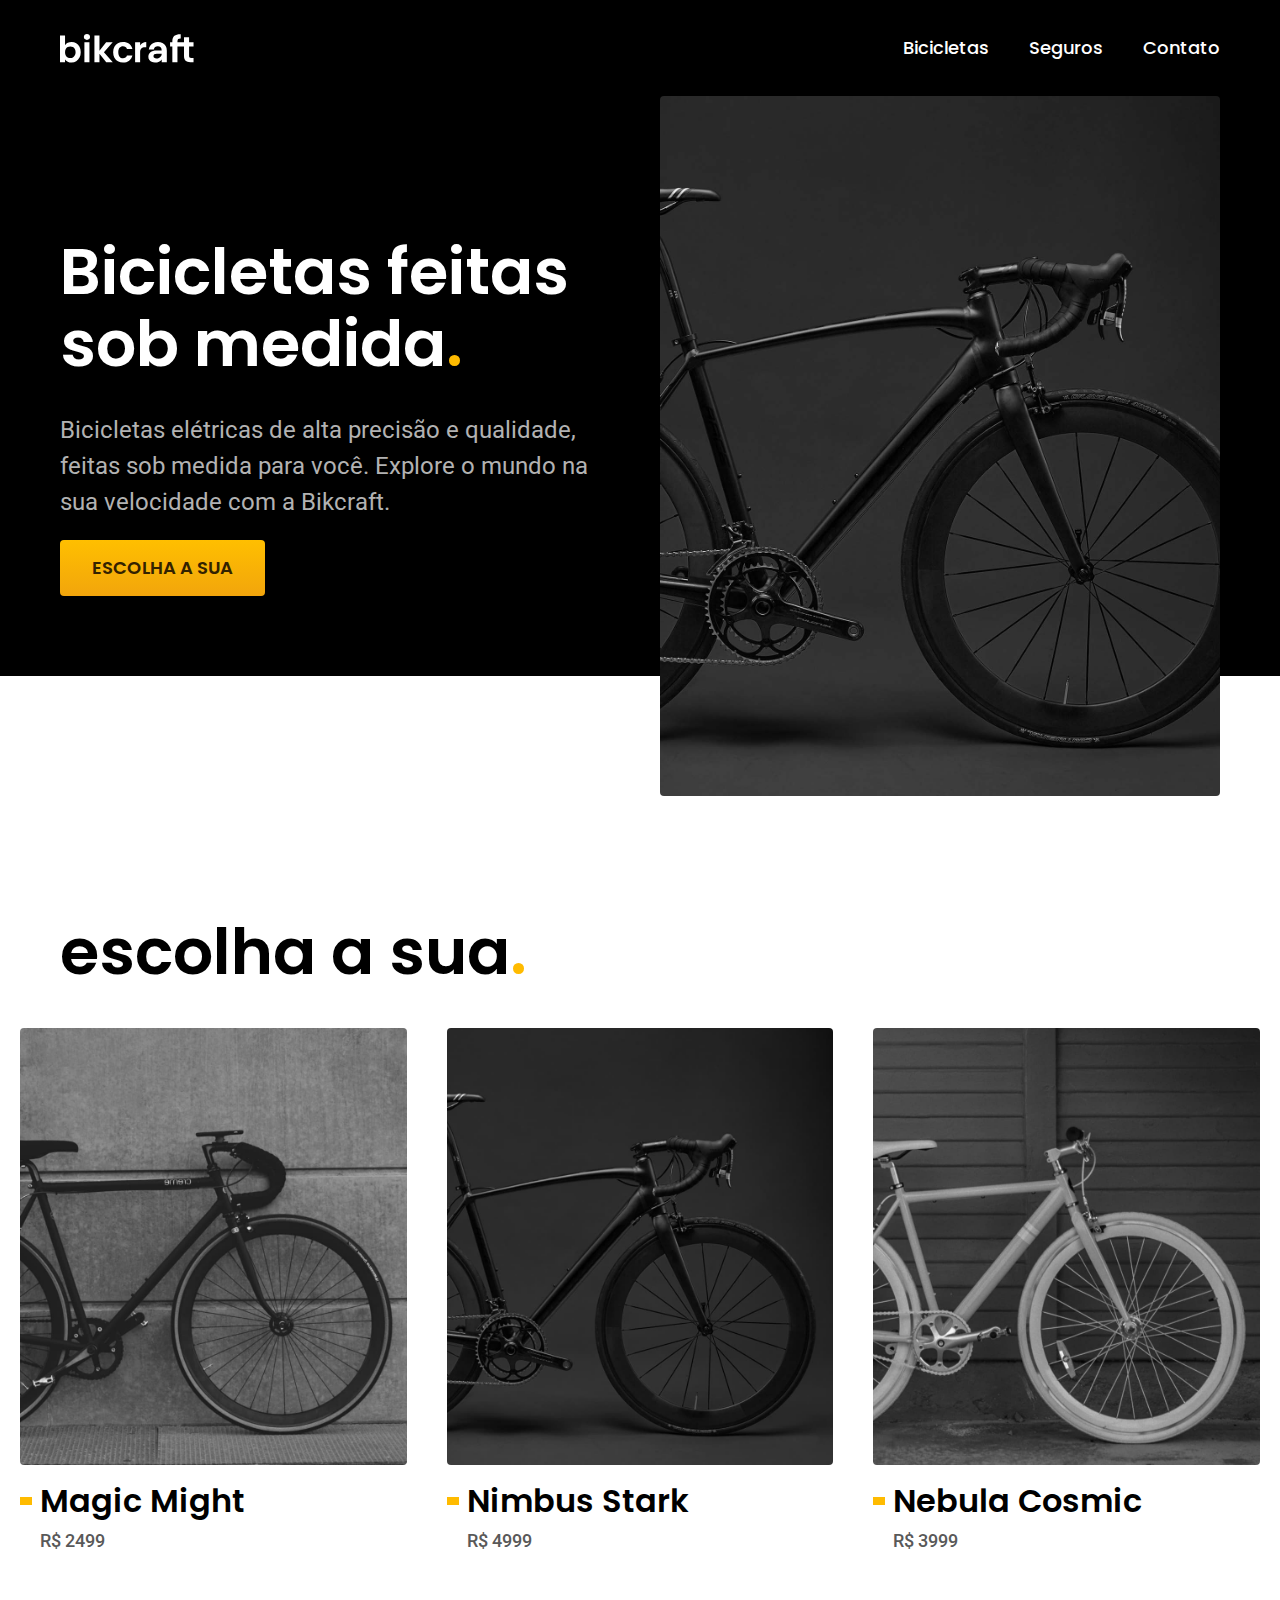
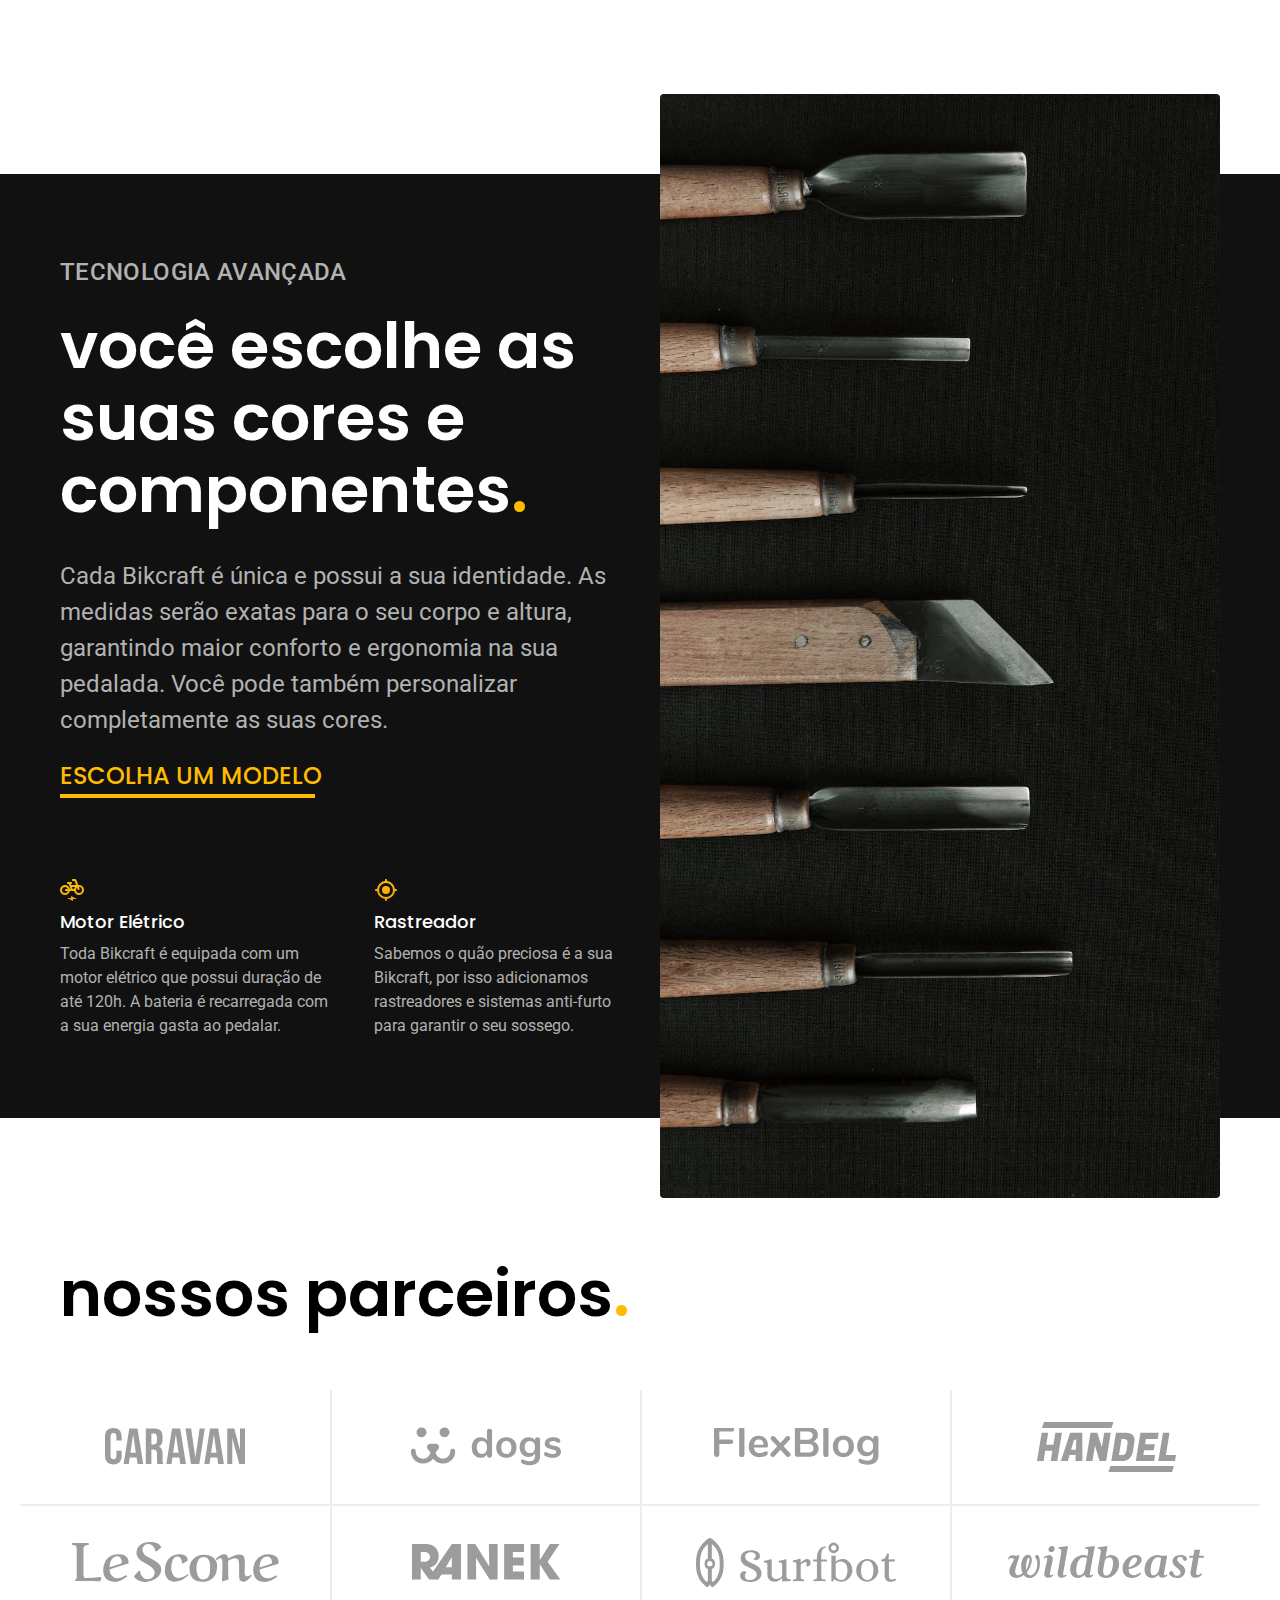
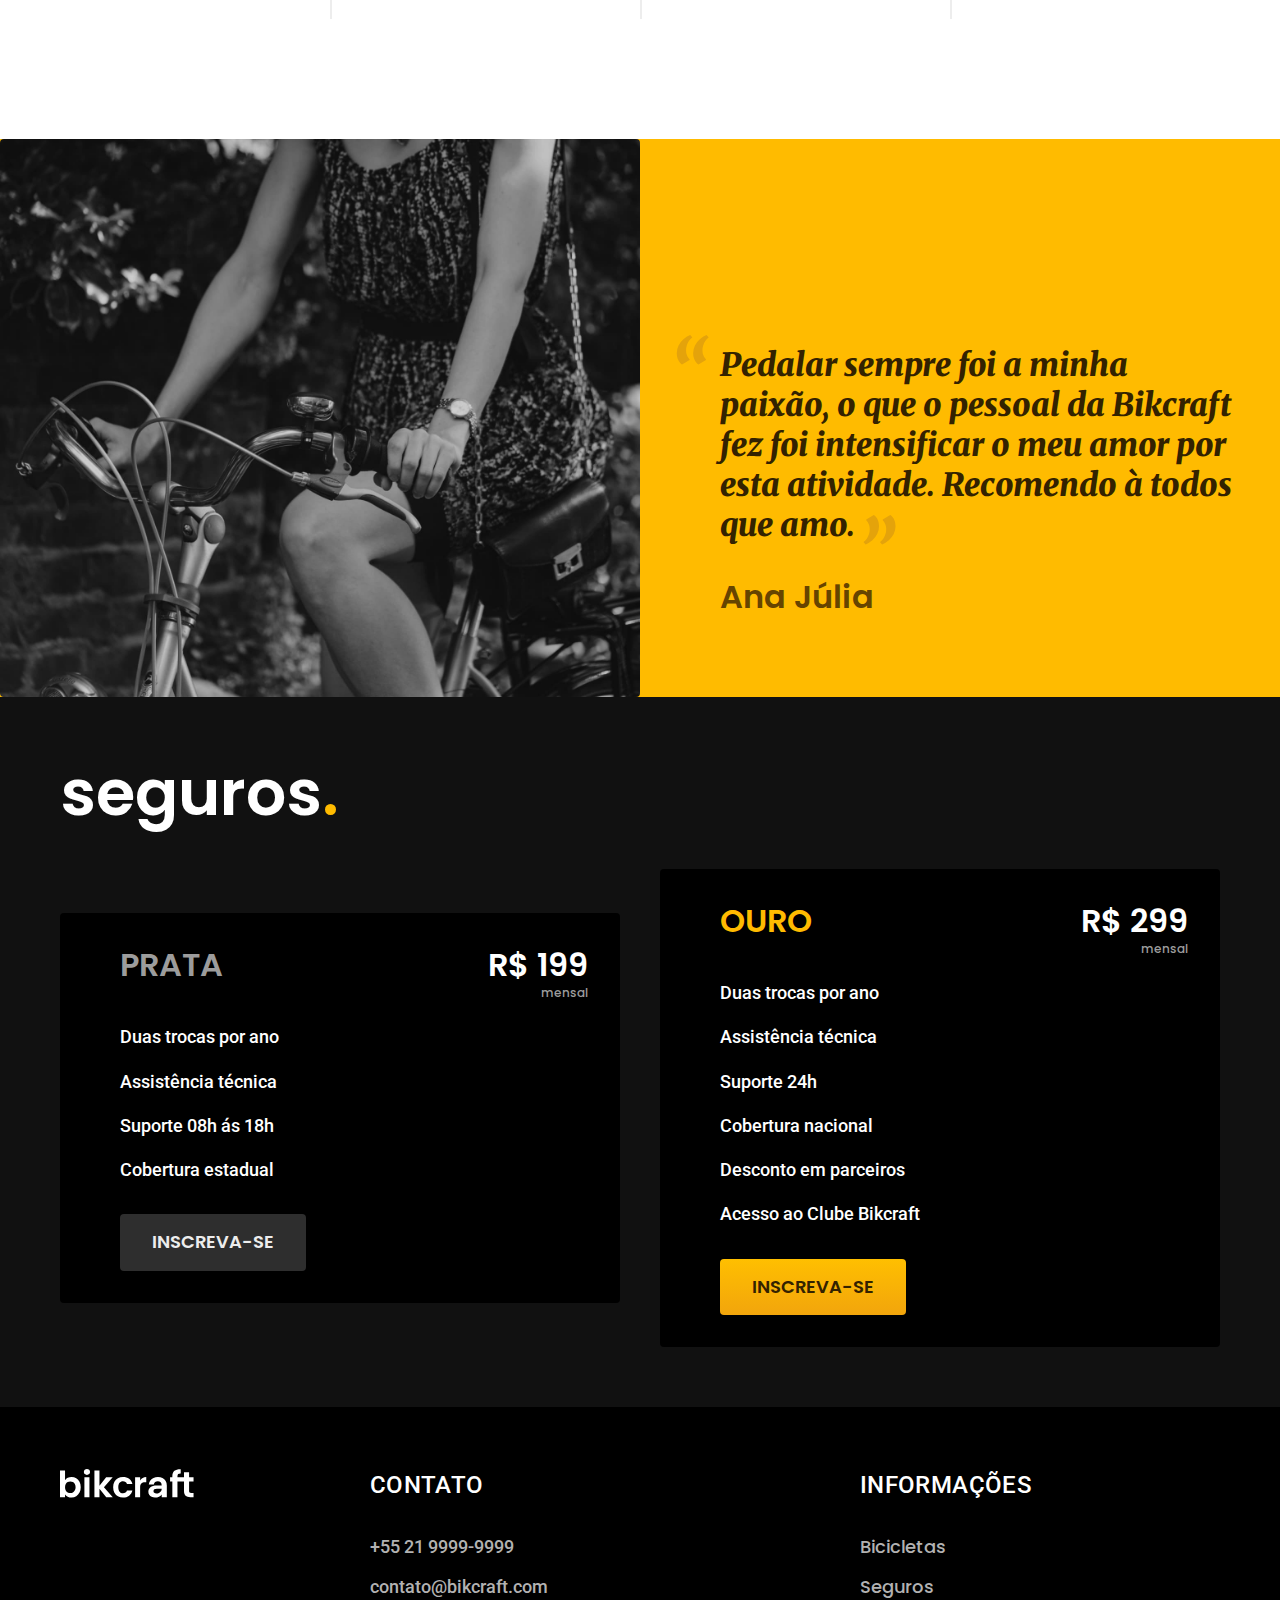
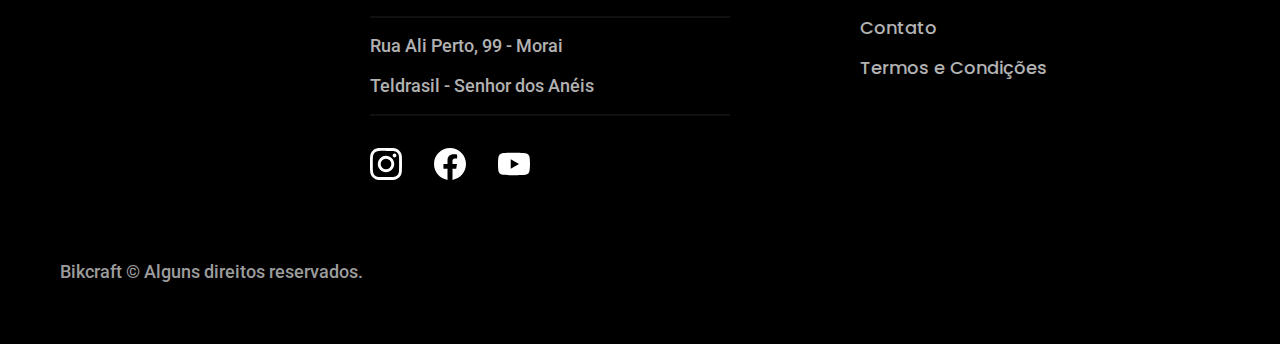
==== index.html @ 2beb78de "Add files via upload" ====
<!DOCTYPE html>
<html lang="pt-br">
  <head>
    <meta charset="UTF-8" />
    <meta http-equiv="X-UA-Compatible" content="IE=edge" />
    <meta name="viewport" content="width=device-width, initial-scale=1.0" />
    <link rel="stylesheet" href="css/utilidades/style.css" />
    <link rel="preconnect" href="https://fonts.googleapis.com" />
    <link rel="preconnect" href="https://fonts.gstatic.com" crossorigin />
    <link
      href="https://fonts.googleapis.com/css2?family=Poppins:wght@400;600&family=Roboto:wght@400;500&display=swap"
      rel="stylesheet"
    />
    <title>Bikcraft</title>
  </head>
  <body>
    <header class="header-bg">
      <div class="container header">
        <a href="./"><img src="./img/bikcraft.svg" alt="Bikcraft" /></a>
        <nav aria-label="primaria">
          <ul class="header-menu font-1-m">
            <li><a href="bicicletas.html">Bicicletas</a></li>
            <li><a href="seguros.html">Seguros</a></li>
            <li><a href="contato.html">Contato</a></li>
          </ul>
        </nav>
      </div>
    </header>

    <main class="introducao-bg">
      <div class="container introducao">
        <div class="introducao-conteudo">
          <h1 class="font-1-xxl cor-0">
            Bicicletas feitas sob medida<span class="cor-p1">.</span>
          </h1>
          <p class="font-2-l cor-5">
            Bicicletas elétricas de alta precisão e qualidade, feitas sob medida
            para você. Explore o mundo na sua velocidade com a Bikcraft.
          </p>
          <a class="botao" href="./bicicletas.html">escolha a sua</a>
        </div>
        <div class="introducao-imagem">
          <img
            src="../img/fotos/introducao.jpg"
            alt="Bicicleta elétrica preta"
          />
        </div>
      </div>
    </main>

    <article class="bicicletas-lista">
      <h2 class="container font-1-xxl">
        escolha a sua<span class="cor-p1">.</span>
      </h2>

      <ul class="bicicletas-lista-item">
        <li>
          <a href="./bicicletas/magic.html">
            <img src="./img/bicicletas/magic-home.jpg" alt="Bicicleta Preta" />
            <h3 class="font-1-xl cor-12">Magic Might</h3>
            <span class="font-2-m cor-8">R$ 2499</span>
          </a>
        </li>
        <li>
          <a href="./bicicletas/nimbus.html">
            <img src="./img/bicicletas/nimbus-home.jpg" alt="Bicicleta Preta" />
            <h3 class="font-1-xl cor-12">Nimbus Stark</h3>
            <span class="font-2-m cor-8">R$ 4999</span>
          </a>
        </li>
        <li>
          <a href="./bicicletas/nebula.html">
            <img src="./img/bicicletas/nebula-home.jpg" alt="Bicicleta Preta" />
            <h3 class="font-1-xl cor-12">Nebula Cosmic</h3>
            <span class="font-2-m cor-8">R$ 3999</span>
          </a>
        </li>
      </ul>
    </article>

    <article class="tecnologias-bg">
      <div class="container tecnologia">
        <div class="tecnologia-conteudo">
          <span class="font-2-l-b cor-5">Tecnologia Avançada</span>
          <h2 class="font-1-xxl cor-0">
            você escolhe as suas cores e componentes<span class="cor-p1"
              >.</span
            >
          </h2>
          <p class="font-2-l cor-5">
            Cada Bikcraft é única e possui a sua identidade. As medidas serão
            exatas para o seu corpo e altura, garantindo maior conforto e
            ergonomia na sua pedalada. Você pode também personalizar
            completamente as suas cores.
          </p>
          <a class="link" href="./bicicletas.html">Escolha um modelo</a>
          <div class="tecnologia-vantagens">
            <div>
              <img src="../img/icones/eletrica.svg" alt="" />
              <h3 class="font-1-m cor-0">Motor Elétrico</h3>
              <p class="font-2-s cor-5">
                Toda Bikcraft é equipada com um motor elétrico que possui
                duração de até 120h. A bateria é recarregada com a sua energia
                gasta ao pedalar.
              </p>
            </div>
            <div>
              <img src="../img/icones/rastreador.svg" alt="" />
              <h3 class="font-1-m cor-0">Rastreador</h3>
              <p class="font-2-s cor-5">
                Sabemos o quão preciosa é a sua Bikcraft, por isso adicionamos
                rastreadores e sistemas anti-furto para garantir o seu sossego.
              </p>
            </div>
          </div>
        </div>
        <div class="tecnologia-img">
          <img src="../img/fotos/tecnologia.jpg" alt="" />
        </div>
      </div>
    </article>

    <section class="parceiros" aria-label="Nossos Parceiros">
      <h2 class="container font-1-xxl">
        nossos parceiros<span class="cor-p1">.</span>
      </h2>

      <ul>
        <li><img src="../img/parceiros/caravan.svg" alt="caravan" /></li>
        <li><img src="../img/parceiros/dogs.svg" alt="dogs" /></li>
        <li><img src="../img/parceiros/flexblog.svg" alt="flexblog" /></li>
        <li><img src="../img/parceiros/handel.svg" alt="handel" /></li>
        <li><img src="../img/parceiros/lescone.svg" alt="lescone" /></li>
        <li><img src="../img/parceiros/ranek.svg" alt="ranek" /></li>
        <li><img src="../img/parceiros/surfbot.svg" alt="surfbot" /></li>
        <li><img src="../img/parceiros/wildbeast.svg" alt="wildbeast" /></li>
      </ul>
    </section>

    <section class="depoimento" aria-label="Depoimento">
      <div>
        <img src="../img/fotos/depoimento.jpg" alt="Pessoa pedalando" />
      </div>
      <div class="depoimento-conteudo">
        <blockquote class="font-1-xl cor-p5">
          <p>
            Pedalar sempre foi a minha paixão, o que o pessoal da Bikcraft fez
            foi intensificar o meu amor por esta atividade. Recomendo à todos
            que amo.
          </p>
          <span class="font-1-mb cor-p4">Ana Júlia</span>
        </blockquote>
      </div>
    </section>

    <article class="seguros-bg">
      <div class="container seguros">
        <h2 class="font-1-xxl cor-0">seguros<span class="cor-p1">.</span></h2>
        <div class="seguros-item">
          <h3 class="font-1-xl cor-6">PRATA</h3>
          <span class="font-1-xl cor-0"
            >R$ 199 <span class="font-1-xs cor-6">mensal</span></span
          >
          <ul class="font-2-m cor-0">
            <li>Duas trocas por ano</li>
            <li>Assistência técnica</li>
            <li>Suporte 08h ás 18h</li>
            <li>Cobertura estadual</li>
          </ul>
          <a class="botao secundario" href="./orcamento.html">Inscreva-se</a>
        </div>

        <div class="seguros-item">
          <h3 class="font-1-xl cor-p1">OURO</h3>
          <span class="font-1-xl cor-0"
            >R$ 299 <span class="font-1-xs cor-6">mensal</span></span
          >
          <ul class="font-2-m cor-0">
            <li>Duas trocas por ano</li>
            <li>Assistência técnica</li>
            <li>Suporte 24h</li>
            <li>Cobertura nacional</li>
            <li>Desconto em parceiros</li>
            <li>Acesso ao Clube Bikcraft</li>
          </ul>
          <a class="botao" href="./orcamento.html">Inscreva-se</a>
        </div>
      </div>
    </article>

    <footer class="footer-bg">
      <div class="footer container">
        <img src="../img/bikcraft.svg" alt="Bikcraft" />
        <div class="footer-contato">
          <h3 class="font-2-l-b cor-0">Contato</h3>
          <ul class="cor-5 font-2-m">
            <li>
              <a class="cor-5" href="tel:+552799999999">+55 21 9999-9999</a>
            </li>
            <li>
              <a class="cor-5" href="mailto:contato@bikcraft.com"
                >contato@bikcraft.com</a
              >
            </li>
            <li>Rua Ali Perto, 99 - Morai</li>
            <li>Teldrasil - Senhor dos Anéis</li>
          </ul>
          <div class="footer-redes">
            <a href="#"><img src="../img/redes/instagram.svg" alt="" /></a>
            <a href="#"><img src="../img/redes/facebook.svg" alt="" /></a>
            <a href="#"><img src="../img/redes/youtube.svg" alt="" /></a>
          </div>
        </div>
        <div class="footer-informacoes">
          <h3 class="font-2-l-b cor-0">Informações</h3>
          <nav>
            <ul class="font-1-m cor-5">
              <li><a href="#"></a>Bicicletas</li>
              <li><a href="#"></a>Seguros</li>
              <li><a href="#"></a>Contato</li>
              <li>
                <a class="cor-5" href="../termos.html">Termos e Condições</a>
              </li>
            </ul>
          </nav>
        </div>
        <p class="font-2-m cor-6 footer-copy">
          Bikcraft © Alguns direitos reservados.
        </p>
      </div>
    </footer>
  </body>
</html>
---- css/utilidades/style.css ----
@import url("../depoimento.css");
@import url("../depoimento.css");
@import url("../footer.css");
@import url("../header-menu.css");
@import url("../introducao.css");
@import url("../parceiros.css");
@import url("../tecnologia.css");
@import url("../bicicleta/bicicleta.css");
@import url("../bicicleta/seguro.css");
@import url("../bicicletas/bicicletas-lista.css");
@import url("../bicicletas/bicicletas.css");
@import url("../contato/contato.css");
@import url("../contato/lojas.css");
@import url("../orcamento/orcamento.css");
@import url("../seguros/perguntas_frequentes.css");
@import url("../seguros/seguros.css");
@import url("../seguros/vantagens.css");
@import url("../termos/termos.css");
@import url("../utilidades/componentes.css");
@import url("../utilidades/cores.css");
@import url("../utilidades/formulario.css");
@import url("../utilidades/reset.css");
@import url("../utilidades/tipografia.css");
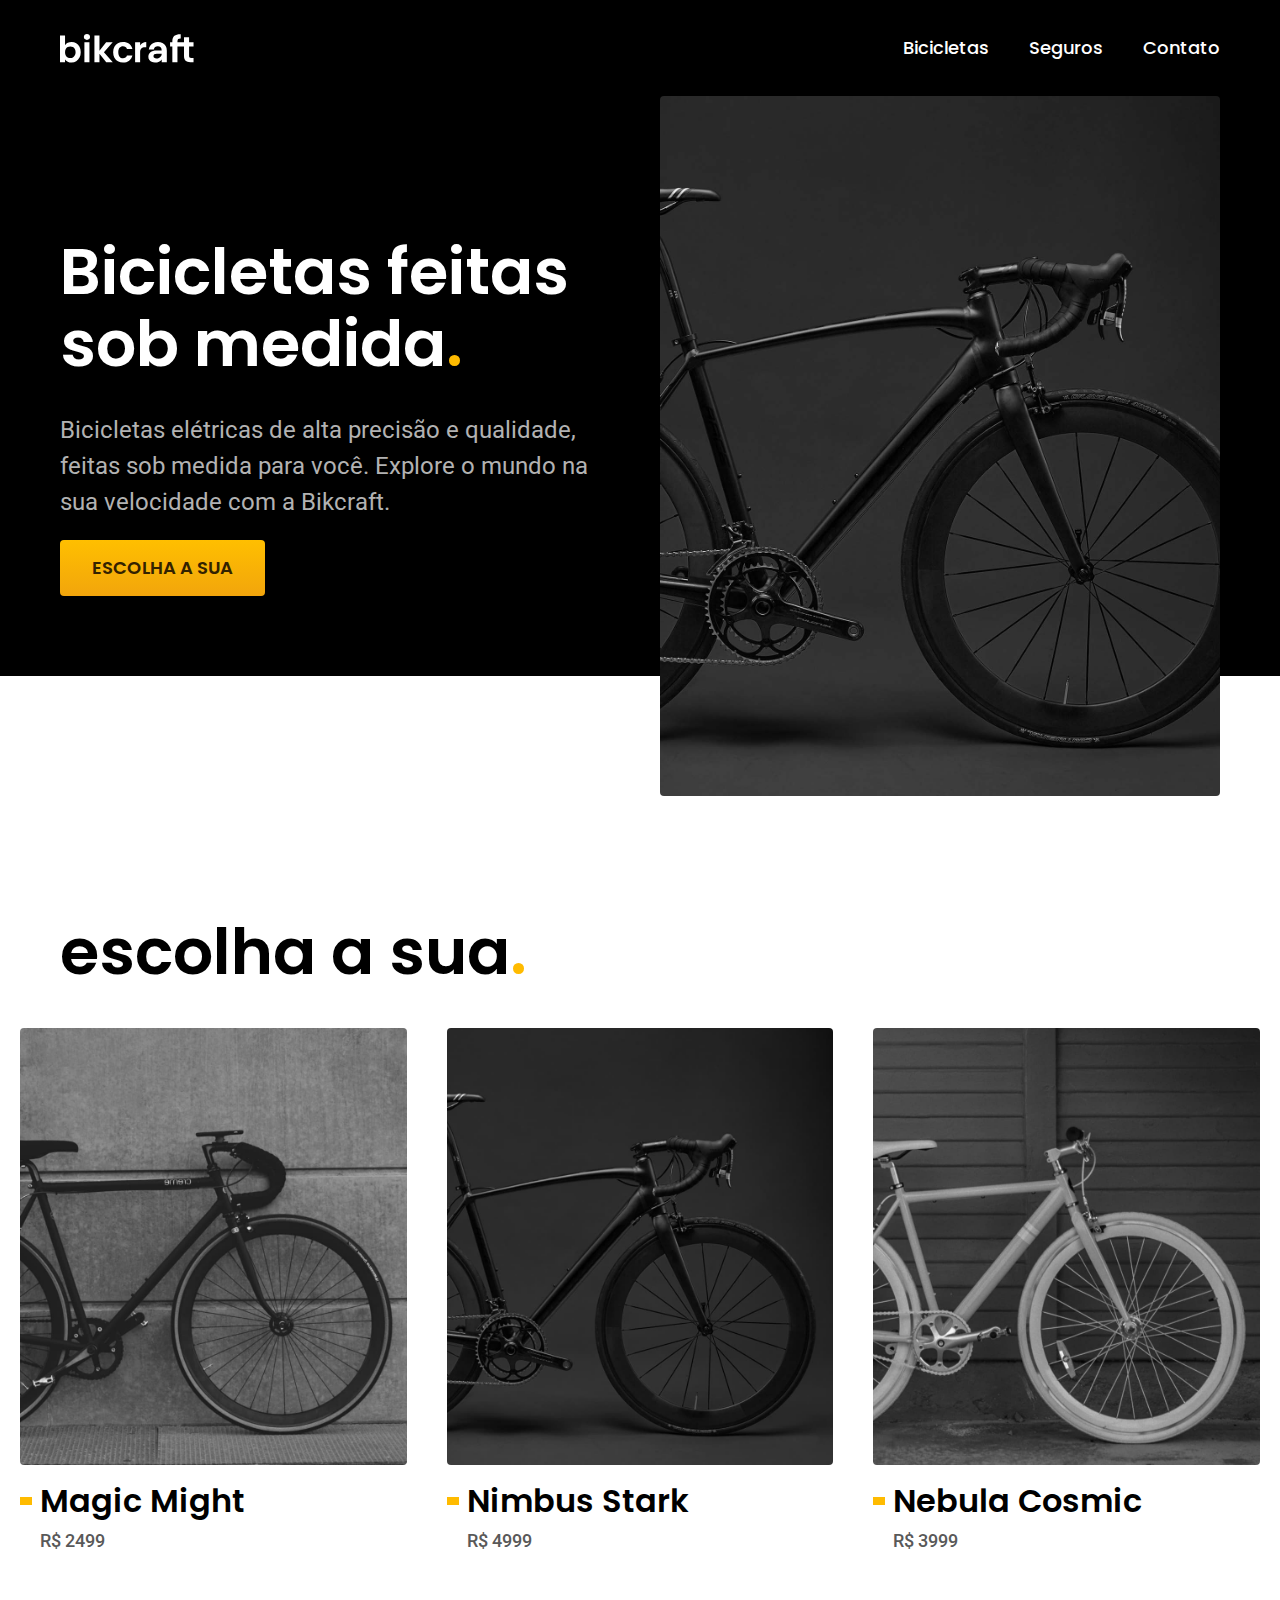
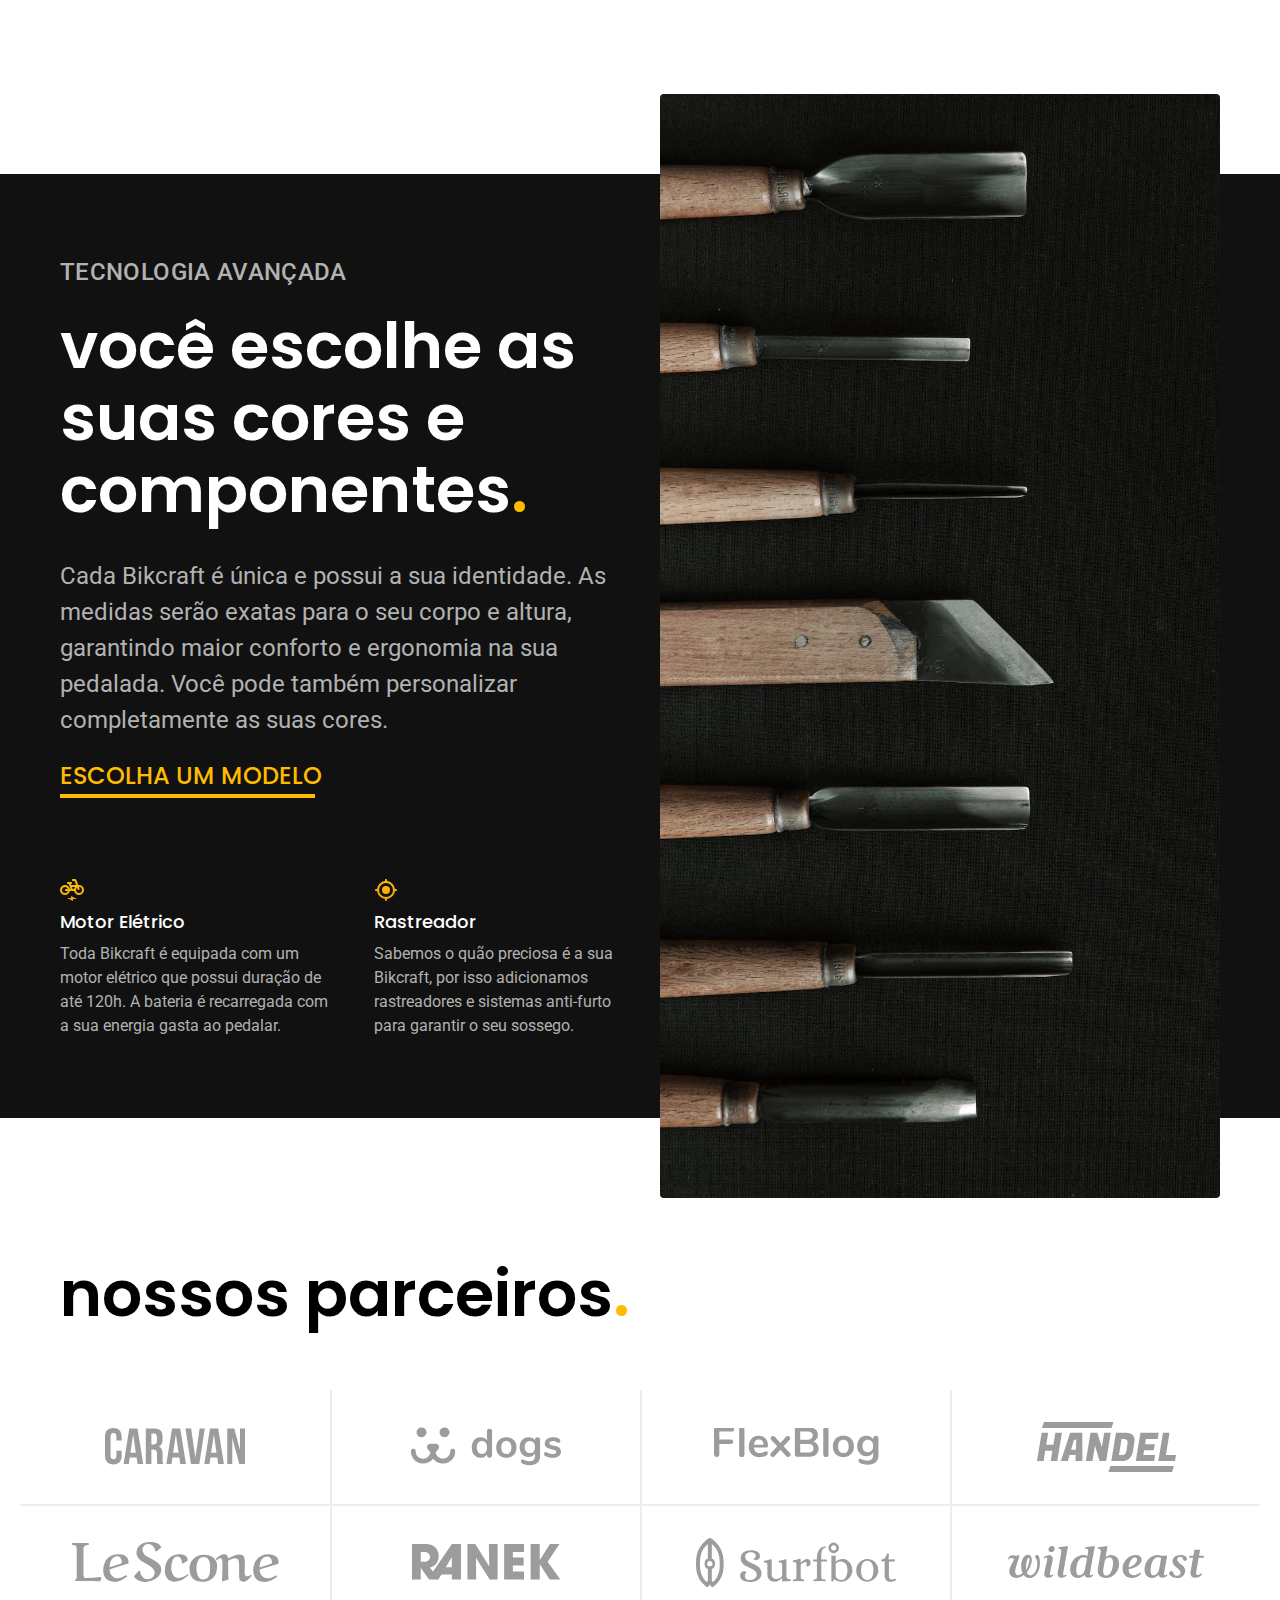
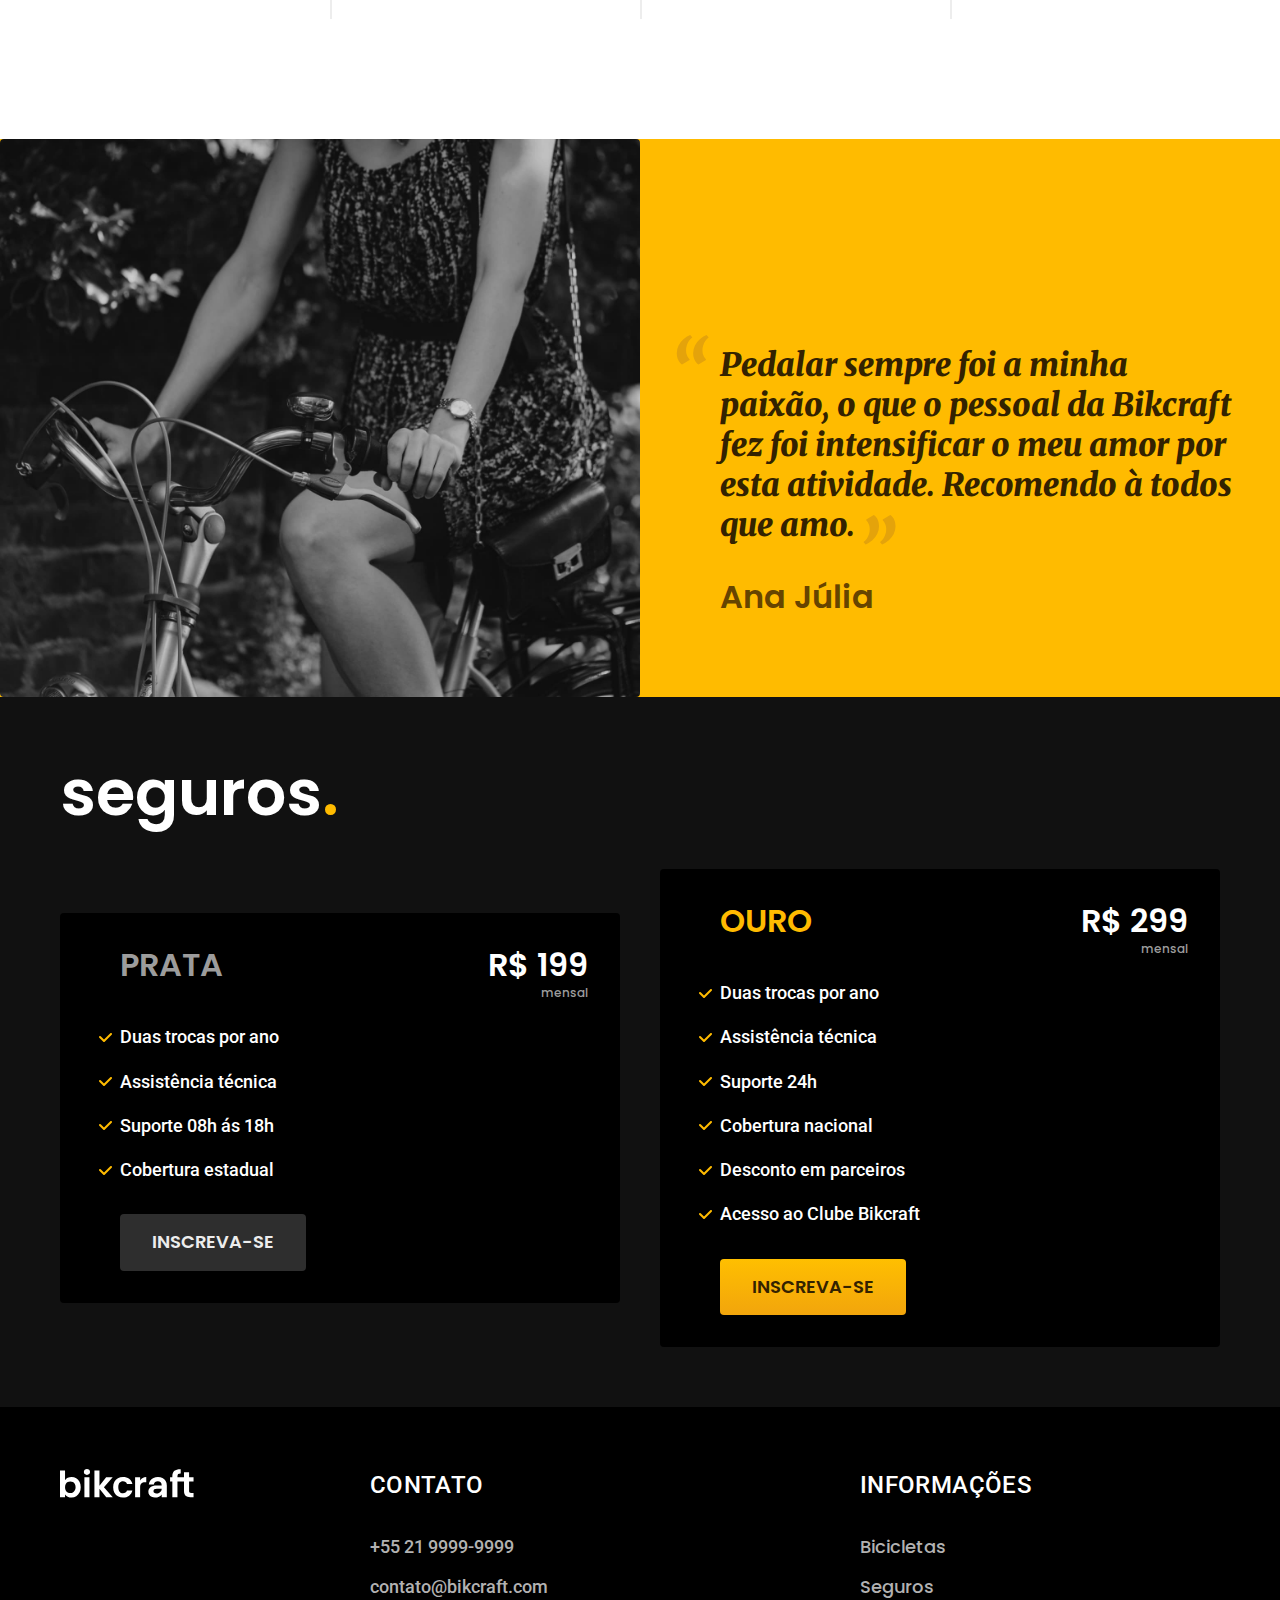
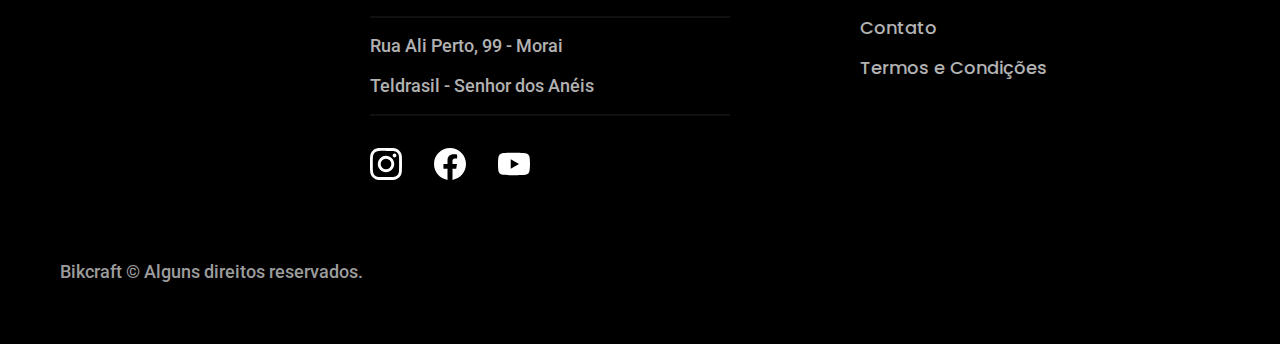
==== commit 1fb8bf03: "Add files via upload" ====
--- a/index.html
+++ b/index.html
@@ -41,7 +41,7 @@
         </div>
         <div class="introducao-imagem">
           <img
-            src="../img/fotos/introducao.jpg"
+            src="./img/fotos/introducao.jpg"
             alt="Bicicleta elétrica preta"
           />
         </div>
@@ -96,7 +96,7 @@
           <a class="link" href="./bicicletas.html">Escolha um modelo</a>
           <div class="tecnologia-vantagens">
             <div>
-              <img src="../img/icones/eletrica.svg" alt="" />
+              <img src="./img/icones/eletrica.svg" alt="" />
               <h3 class="font-1-m cor-0">Motor Elétrico</h3>
               <p class="font-2-s cor-5">
                 Toda Bikcraft é equipada com um motor elétrico que possui
@@ -105,7 +105,7 @@
               </p>
             </div>
             <div>
-              <img src="../img/icones/rastreador.svg" alt="" />
+              <img src="./img/icones/rastreador.svg" alt="" />
               <h3 class="font-1-m cor-0">Rastreador</h3>
               <p class="font-2-s cor-5">
                 Sabemos o quão preciosa é a sua Bikcraft, por isso adicionamos
@@ -115,7 +115,7 @@
           </div>
         </div>
         <div class="tecnologia-img">
-          <img src="../img/fotos/tecnologia.jpg" alt="" />
+          <img src="./img/fotos/tecnologia.jpg" alt="" />
         </div>
       </div>
     </article>
@@ -126,20 +126,20 @@
       </h2>
 
       <ul>
-        <li><img src="../img/parceiros/caravan.svg" alt="caravan" /></li>
-        <li><img src="../img/parceiros/dogs.svg" alt="dogs" /></li>
-        <li><img src="../img/parceiros/flexblog.svg" alt="flexblog" /></li>
-        <li><img src="../img/parceiros/handel.svg" alt="handel" /></li>
-        <li><img src="../img/parceiros/lescone.svg" alt="lescone" /></li>
-        <li><img src="../img/parceiros/ranek.svg" alt="ranek" /></li>
-        <li><img src="../img/parceiros/surfbot.svg" alt="surfbot" /></li>
-        <li><img src="../img/parceiros/wildbeast.svg" alt="wildbeast" /></li>
+        <li><img src="./img/parceiros/caravan.svg" alt="caravan" /></li>
+        <li><img src="./img/parceiros/dogs.svg" alt="dogs" /></li>
+        <li><img src="./img/parceiros/flexblog.svg" alt="flexblog" /></li>
+        <li><img src="./img/parceiros/handel.svg" alt="handel" /></li>
+        <li><img src="./img/parceiros/lescone.svg" alt="lescone" /></li>
+        <li><img src="./img/parceiros/ranek.svg" alt="ranek" /></li>
+        <li><img src="./img/parceiros/surfbot.svg" alt="surfbot" /></li>
+        <li><img src="./img/parceiros/wildbeast.svg" alt="wildbeast" /></li>
       </ul>
     </section>
 
     <section class="depoimento" aria-label="Depoimento">
       <div>
-        <img src="../img/fotos/depoimento.jpg" alt="Pessoa pedalando" />
+        <img src="./img/fotos/depoimento.jpg" alt="Pessoa pedalando" />
       </div>
       <div class="depoimento-conteudo">
         <blockquote class="font-1-xl cor-p5">
@@ -190,7 +190,7 @@
 
     <footer class="footer-bg">
       <div class="footer container">
-        <img src="../img/bikcraft.svg" alt="Bikcraft" />
+        <img src="./img/bikcraft.svg" alt="Bikcraft" />
         <div class="footer-contato">
           <h3 class="font-2-l-b cor-0">Contato</h3>
           <ul class="cor-5 font-2-m">
@@ -206,9 +206,9 @@
             <li>Teldrasil - Senhor dos Anéis</li>
           </ul>
           <div class="footer-redes">
-            <a href="#"><img src="../img/redes/instagram.svg" alt="" /></a>
-            <a href="#"><img src="../img/redes/facebook.svg" alt="" /></a>
-            <a href="#"><img src="../img/redes/youtube.svg" alt="" /></a>
+            <a href="#"><img src="./img/redes/instagram.svg" alt="" /></a>
+            <a href="#"><img src="./img/redes/facebook.svg" alt="" /></a>
+            <a href="#"><img src="./img/redes/youtube.svg" alt="" /></a>
           </div>
         </div>
         <div class="footer-informacoes">
@@ -219,7 +219,7 @@
               <li><a href="#"></a>Seguros</li>
               <li><a href="#"></a>Contato</li>
               <li>
-                <a class="cor-5" href="../termos.html">Termos e Condições</a>
+                <a class="cor-5" href="./termos.html">Termos e Condições</a>
               </li>
             </ul>
           </nav>
